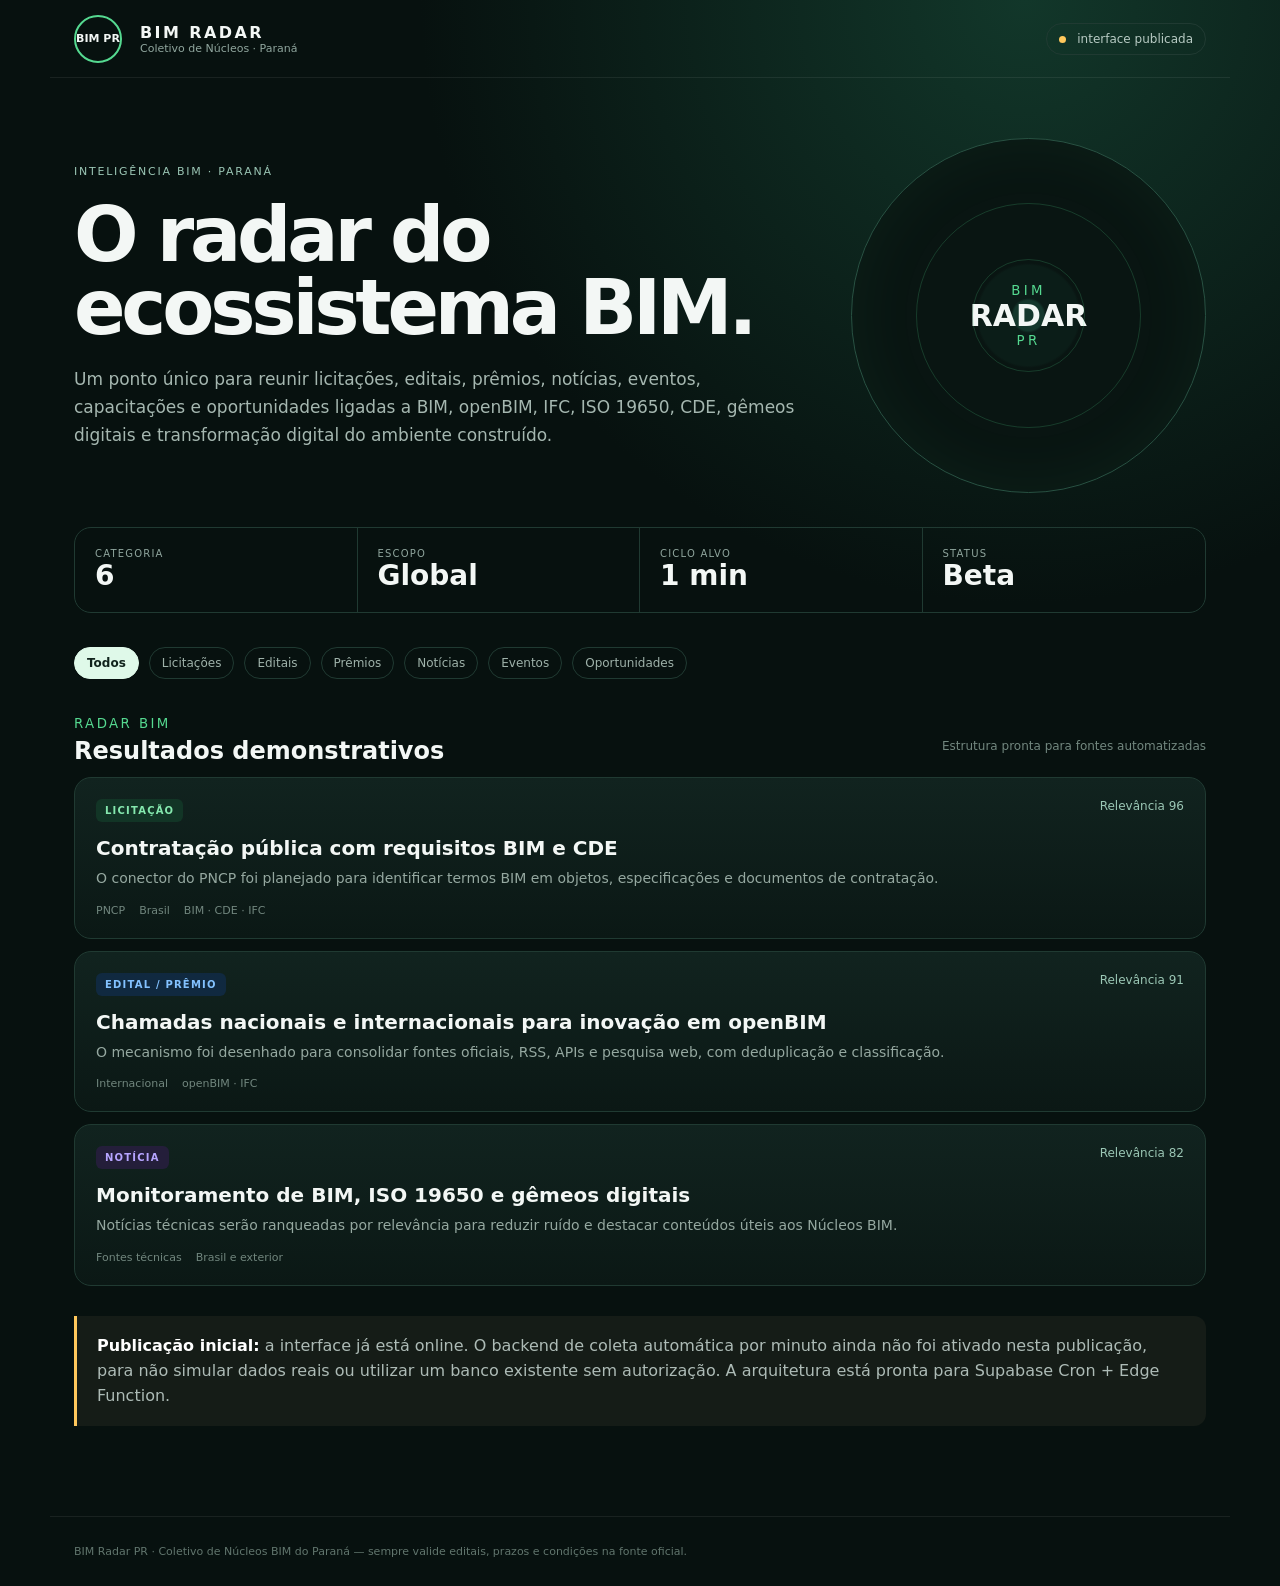
==== bim-radar/index.html @ c93a715e "Publica interface inicial do BIM Radar PR" ====
<!doctype html>
<html lang="pt-BR">
<head>
<meta charset="utf-8"><meta name="viewport" content="width=device-width,initial-scale=1">
<title>BIM Radar PR</title>
<meta name="description" content="Radar de oportunidades, editais, prêmios, notícias e licitações relacionadas a BIM.">
<style>
:root{--bg:#07110f;--card:#0d1a17;--line:#203a32;--txt:#f3f7f5;--mut:#90a69e;--g:#55d990;--b:#57a8ff}
*{box-sizing:border-box}body{margin:0;background:radial-gradient(circle at 80% 0,#12372a 0,transparent 32%),var(--bg);color:var(--txt);font-family:Inter,system-ui,-apple-system,Segoe UI,sans-serif}a{color:inherit;text-decoration:none}
header{height:78px;display:flex;align-items:center;gap:18px;max-width:1180px;margin:auto;padding:0 24px;border-bottom:1px solid #ffffff12}.logo{width:48px;height:48px;border-radius:50%;border:2px solid var(--g);display:grid;place-items:center;font-size:11px;font-weight:900}.brand{display:grid}.brand b{letter-spacing:.15em}.brand span{color:var(--mut);font-size:11px}.status{margin-left:auto;border:1px solid var(--line);border-radius:999px;padding:8px 12px;color:#b8cbc4;font-size:12px}.status i{display:inline-block;width:7px;height:7px;border-radius:50%;background:#ffc85c;margin-right:7px}
main{max-width:1180px;margin:auto;padding:60px 24px 90px}.hero{display:grid;grid-template-columns:1.35fr .65fr;gap:40px;align-items:center;min-height:340px}.ey{color:#9bc6b5;letter-spacing:.16em;text-transform:uppercase;font-size:11px}.hero h1{font-size:clamp(42px,6vw,76px);line-height:.97;letter-spacing:-.055em;margin:20px 0}.hero p{color:#a5b7b0;line-height:1.65;font-size:17px;max-width:760px}.radar{aspect-ratio:1;border:1px solid #285142;border-radius:50%;position:relative;background:radial-gradient(circle,#14372c 0 6%,#0b1d18 7% 20%,#091512 21%);box-shadow:inset 0 0 70px #55d9900f}.radar:before,.radar:after{content:"";position:absolute;border:1px solid #55d99032;border-radius:50%;inset:18%}.radar:after{inset:34%}.rtext{position:absolute;inset:0;display:grid;place-content:center;text-align:center}.rtext small{color:var(--g);letter-spacing:.25em}.rtext strong{font-size:30px}.stats{display:grid;grid-template-columns:repeat(4,1fr);border:1px solid var(--line);border-radius:17px;overflow:hidden;margin:34px 0}.stat{padding:20px;border-right:1px solid var(--line)}.stat:last-child{border-right:0}.stat span{display:block;color:var(--mut);font-size:10px;letter-spacing:.12em;text-transform:uppercase}.stat b{font-size:28px}.filters{display:flex;gap:10px;flex-wrap:wrap;margin:28px 0}.filters span{border:1px solid var(--line);padding:8px 12px;border-radius:999px;color:#9fb2aa;font-size:12px}.filters .on{background:#dff9e9;color:#10231c;border-color:#dff9e9;font-weight:800}.head{display:flex;justify-content:space-between;align-items:end;margin:34px 0 12px}.head small{color:var(--g);letter-spacing:.18em}.head h2{margin:5px 0 0}.head p{color:#72877f;font-size:12px}.feed{display:grid;gap:12px}.item{border:1px solid var(--line);background:linear-gradient(180deg,#11231f,#0b1815);border-radius:17px;padding:21px}.top{display:flex;justify-content:space-between;gap:16px}.tag{font-size:10px;text-transform:uppercase;letter-spacing:.12em;font-weight:800;padding:6px 9px;border-radius:6px;background:#123526;color:#85e8ae}.score{color:#9bc7b5;font-size:12px}.item h3{font-size:20px;margin:14px 0 8px}.item p{color:#95a8a0;line-height:1.55;font-size:14px;margin:0}.meta{display:flex;gap:14px;flex-wrap:wrap;margin-top:14px;color:#71867e;font-size:11px}.notice{margin-top:30px;border-left:3px solid #ffc85c;background:#151c17;padding:18px 20px;border-radius:0 12px 12px 0;color:#adbbb6;line-height:1.55}.notice b{color:#fff}
footer{max-width:1180px;margin:auto;padding:28px 24px;border-top:1px solid #ffffff12;color:#61756d;font-size:11px}
@media(max-width:800px){.hero{grid-template-columns:1fr}.radar{width:250px}.stats{grid-template-columns:1fr 1fr}.stat:nth-child(2){border-right:0}.stat{border-bottom:1px solid var(--line)}}@media(max-width:520px){main{padding:38px 16px 70px}header{padding:0 16px}.status{display:none}.stats{grid-template-columns:1fr}.stat{border-right:0}.hero h1{font-size:44px}}
</style>
</head>
<body>
<header><div class="logo">BIM PR</div><div class="brand"><b>BIM RADAR</b><span>Coletivo de Núcleos · Paraná</span></div><div class="status"><i></i> interface publicada</div></header>
<main>
<section class="hero"><div><div class="ey">Inteligência BIM · Paraná</div><h1>O radar do ecossistema BIM.</h1><p>Um ponto único para reunir licitações, editais, prêmios, notícias, eventos, capacitações e oportunidades ligadas a BIM, openBIM, IFC, ISO 19650, CDE, gêmeos digitais e transformação digital do ambiente construído.</p></div><div class="radar"><div class="rtext"><small>BIM</small><strong>RADAR</strong><small>PR</small></div></div></section>
<section class="stats"><div class="stat"><span>Categoria</span><b>6</b></div><div class="stat"><span>Escopo</span><b>Global</b></div><div class="stat"><span>Ciclo alvo</span><b>1 min</b></div><div class="stat"><span>Status</span><b>Beta</b></div></section>
<div class="filters"><span class="on">Todos</span><span>Licitações</span><span>Editais</span><span>Prêmios</span><span>Notícias</span><span>Eventos</span><span>Oportunidades</span></div>
<div class="head"><div><small>RADAR BIM</small><h2>Resultados demonstrativos</h2></div><p>Estrutura pronta para fontes automatizadas</p></div>
<section class="feed">
<article class="item"><div class="top"><span class="tag">Licitação</span><span class="score">Relevância 96</span></div><h3>Contratação pública com requisitos BIM e CDE</h3><p>O conector do PNCP foi planejado para identificar termos BIM em objetos, especificações e documentos de contratação.</p><div class="meta"><span>PNCP</span><span>Brasil</span><span>BIM · CDE · IFC</span></div></article>
<article class="item"><div class="top"><span class="tag" style="background:#102940;color:#83c2ff">Edital / Prêmio</span><span class="score">Relevância 91</span></div><h3>Chamadas nacionais e internacionais para inovação em openBIM</h3><p>O mecanismo foi desenhado para consolidar fontes oficiais, RSS, APIs e pesquisa web, com deduplicação e classificação.</p><div class="meta"><span>Internacional</span><span>openBIM · IFC</span></div></article>
<article class="item"><div class="top"><span class="tag" style="background:#241e3a;color:#b6a5ff">Notícia</span><span class="score">Relevância 82</span></div><h3>Monitoramento de BIM, ISO 19650 e gêmeos digitais</h3><p>Notícias técnicas serão ranqueadas por relevância para reduzir ruído e destacar conteúdos úteis aos Núcleos BIM.</p><div class="meta"><span>Fontes técnicas</span><span>Brasil e exterior</span></div></article>
</section>
<div class="notice"><b>Publicação inicial:</b> a interface já está online. O backend de coleta automática por minuto ainda não foi ativado nesta publicação, para não simular dados reais ou utilizar um banco existente sem autorização. A arquitetura está pronta para Supabase Cron + Edge Function.</div>
</main>
<footer>BIM Radar PR · Coletivo de Núcleos BIM do Paraná — sempre valide editais, prazos e condições na fonte oficial.</footer>
</body></html>
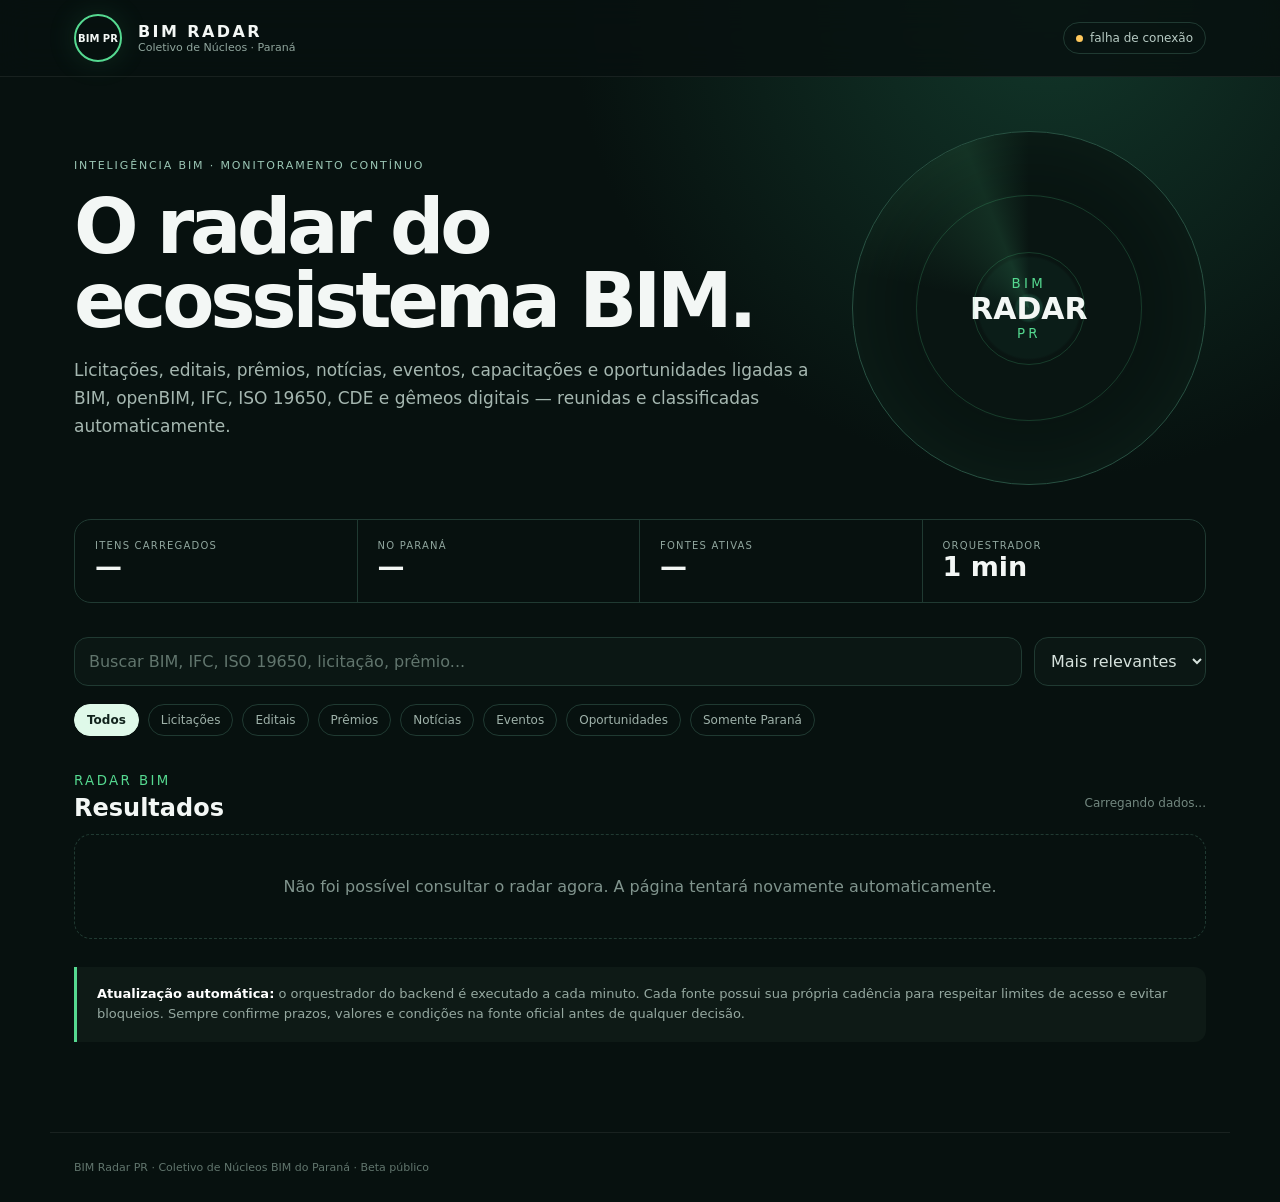
==== commit 52bf6522: "Conecta BIM Radar PR ao backend Supabase em tempo real" ====
--- a/bim-radar/index.html
+++ b/bim-radar/index.html
@@ -1,31 +1,133 @@
 <!doctype html>
 <html lang="pt-BR">
 <head>
-<meta charset="utf-8"><meta name="viewport" content="width=device-width,initial-scale=1">
+<meta charset="utf-8">
+<meta name="viewport" content="width=device-width,initial-scale=1">
 <title>BIM Radar PR</title>
-<meta name="description" content="Radar de oportunidades, editais, prêmios, notícias e licitações relacionadas a BIM.">
+<meta name="description" content="Radar automatizado de licitações, editais, prêmios, notícias, eventos e oportunidades relacionadas a BIM.">
 <style>
-:root{--bg:#07110f;--card:#0d1a17;--line:#203a32;--txt:#f3f7f5;--mut:#90a69e;--g:#55d990;--b:#57a8ff}
-*{box-sizing:border-box}body{margin:0;background:radial-gradient(circle at 80% 0,#12372a 0,transparent 32%),var(--bg);color:var(--txt);font-family:Inter,system-ui,-apple-system,Segoe UI,sans-serif}a{color:inherit;text-decoration:none}
-header{height:78px;display:flex;align-items:center;gap:18px;max-width:1180px;margin:auto;padding:0 24px;border-bottom:1px solid #ffffff12}.logo{width:48px;height:48px;border-radius:50%;border:2px solid var(--g);display:grid;place-items:center;font-size:11px;font-weight:900}.brand{display:grid}.brand b{letter-spacing:.15em}.brand span{color:var(--mut);font-size:11px}.status{margin-left:auto;border:1px solid var(--line);border-radius:999px;padding:8px 12px;color:#b8cbc4;font-size:12px}.status i{display:inline-block;width:7px;height:7px;border-radius:50%;background:#ffc85c;margin-right:7px}
-main{max-width:1180px;margin:auto;padding:60px 24px 90px}.hero{display:grid;grid-template-columns:1.35fr .65fr;gap:40px;align-items:center;min-height:340px}.ey{color:#9bc6b5;letter-spacing:.16em;text-transform:uppercase;font-size:11px}.hero h1{font-size:clamp(42px,6vw,76px);line-height:.97;letter-spacing:-.055em;margin:20px 0}.hero p{color:#a5b7b0;line-height:1.65;font-size:17px;max-width:760px}.radar{aspect-ratio:1;border:1px solid #285142;border-radius:50%;position:relative;background:radial-gradient(circle,#14372c 0 6%,#0b1d18 7% 20%,#091512 21%);box-shadow:inset 0 0 70px #55d9900f}.radar:before,.radar:after{content:"";position:absolute;border:1px solid #55d99032;border-radius:50%;inset:18%}.radar:after{inset:34%}.rtext{position:absolute;inset:0;display:grid;place-content:center;text-align:center}.rtext small{color:var(--g);letter-spacing:.25em}.rtext strong{font-size:30px}.stats{display:grid;grid-template-columns:repeat(4,1fr);border:1px solid var(--line);border-radius:17px;overflow:hidden;margin:34px 0}.stat{padding:20px;border-right:1px solid var(--line)}.stat:last-child{border-right:0}.stat span{display:block;color:var(--mut);font-size:10px;letter-spacing:.12em;text-transform:uppercase}.stat b{font-size:28px}.filters{display:flex;gap:10px;flex-wrap:wrap;margin:28px 0}.filters span{border:1px solid var(--line);padding:8px 12px;border-radius:999px;color:#9fb2aa;font-size:12px}.filters .on{background:#dff9e9;color:#10231c;border-color:#dff9e9;font-weight:800}.head{display:flex;justify-content:space-between;align-items:end;margin:34px 0 12px}.head small{color:var(--g);letter-spacing:.18em}.head h2{margin:5px 0 0}.head p{color:#72877f;font-size:12px}.feed{display:grid;gap:12px}.item{border:1px solid var(--line);background:linear-gradient(180deg,#11231f,#0b1815);border-radius:17px;padding:21px}.top{display:flex;justify-content:space-between;gap:16px}.tag{font-size:10px;text-transform:uppercase;letter-spacing:.12em;font-weight:800;padding:6px 9px;border-radius:6px;background:#123526;color:#85e8ae}.score{color:#9bc7b5;font-size:12px}.item h3{font-size:20px;margin:14px 0 8px}.item p{color:#95a8a0;line-height:1.55;font-size:14px;margin:0}.meta{display:flex;gap:14px;flex-wrap:wrap;margin-top:14px;color:#71867e;font-size:11px}.notice{margin-top:30px;border-left:3px solid #ffc85c;background:#151c17;padding:18px 20px;border-radius:0 12px 12px 0;color:#adbbb6;line-height:1.55}.notice b{color:#fff}
+:root{--bg:#07110f;--card:#0d1a17;--line:#203a32;--txt:#f3f7f5;--mut:#90a69e;--g:#55d990;--blue:#57a8ff;--warn:#ffc85c}
+*{box-sizing:border-box}html{scroll-behavior:smooth}body{margin:0;background:radial-gradient(circle at 82% 0,#12372a 0,transparent 30%),var(--bg);color:var(--txt);font-family:Inter,system-ui,-apple-system,Segoe UI,sans-serif}a{color:inherit;text-decoration:none}button,input,select{font:inherit}
+header{position:sticky;top:0;z-index:10;backdrop-filter:blur(16px);background:#07110fdd;border-bottom:1px solid #ffffff12}.bar{height:76px;display:flex;align-items:center;gap:16px;max-width:1180px;margin:auto;padding:0 24px}.logo{width:48px;height:48px;border-radius:50%;border:2px solid var(--g);display:grid;place-items:center;font-size:10px;font-weight:900;box-shadow:0 0 30px #55d99020}.brand{display:grid}.brand b{letter-spacing:.15em}.brand span{color:var(--mut);font-size:11px}.status{margin-left:auto;border:1px solid var(--line);border-radius:999px;padding:8px 12px;color:#b8cbc4;font-size:12px;white-space:nowrap}.status i{display:inline-block;width:7px;height:7px;border-radius:50%;background:var(--warn);margin-right:7px}.status.ok i{background:var(--g);box-shadow:0 0 12px #55d990}
+main{max-width:1180px;margin:auto;padding:54px 24px 90px}.hero{display:grid;grid-template-columns:1.35fr .65fr;gap:42px;align-items:center;min-height:330px}.ey{color:#9bc6b5;letter-spacing:.17em;text-transform:uppercase;font-size:11px}.hero h1{font-size:clamp(42px,6vw,76px);line-height:.97;letter-spacing:-.055em;margin:18px 0}.hero p{color:#a5b7b0;line-height:1.65;font-size:17px;max-width:760px}.radar{aspect-ratio:1;border:1px solid #285142;border-radius:50%;position:relative;background:radial-gradient(circle,#14372c 0 5%,#0b1d18 6% 20%,#091512 21%);box-shadow:inset 0 0 80px #55d9900e}.radar:before,.radar:after{content:"";position:absolute;border:1px solid #55d99032;border-radius:50%;inset:18%}.radar:after{inset:34%}.sweep{position:absolute;inset:0;border-radius:50%;background:conic-gradient(from 0deg,transparent 0 78%,#55d99022 94%,transparent 100%);animation:spin 5s linear infinite}.rtext{position:absolute;inset:0;display:grid;place-content:center;text-align:center}.rtext small{color:var(--g);letter-spacing:.25em}.rtext strong{font-size:30px}@keyframes spin{to{transform:rotate(360deg)}}
+.stats{display:grid;grid-template-columns:repeat(4,1fr);border:1px solid var(--line);border-radius:17px;overflow:hidden;margin:34px 0}.stat{padding:20px;border-right:1px solid var(--line)}.stat:last-child{border-right:0}.stat span{display:block;color:var(--mut);font-size:10px;letter-spacing:.12em;text-transform:uppercase}.stat b{font-size:27px}
+.controls{display:grid;grid-template-columns:1fr auto;gap:12px;margin:30px 0 18px}.search{display:flex;align-items:center;border:1px solid var(--line);background:#0b1714;border-radius:14px;padding:0 14px}.search input{width:100%;border:0;outline:0;background:transparent;color:var(--txt);padding:14px 0}.search input::placeholder{color:#61756d}.sort{border:1px solid var(--line);background:#0b1714;color:#d6e2dd;border-radius:14px;padding:0 12px}
+.filters{display:flex;gap:9px;flex-wrap:wrap;margin:0 0 30px}.chip{cursor:pointer;border:1px solid var(--line);background:transparent;padding:8px 12px;border-radius:999px;color:#9fb2aa;font-size:12px}.chip.on{background:#dff9e9;color:#10231c;border-color:#dff9e9;font-weight:800}.chip.pr.on{background:#cfe5ff;border-color:#cfe5ff}
+.head{display:flex;justify-content:space-between;align-items:end;margin:34px 0 12px}.head small{color:var(--g);letter-spacing:.18em}.head h2{margin:5px 0 0}.head p{color:#72877f;font-size:12px;text-align:right}
+.feed{display:grid;gap:12px}.item{display:block;border:1px solid var(--line);background:linear-gradient(180deg,#11231f,#0b1815);border-radius:17px;padding:21px;transition:.2s transform,.2s border-color}.item:hover{transform:translateY(-2px);border-color:#3e6a5b}.top{display:flex;justify-content:space-between;gap:16px;align-items:center}.tag{font-size:10px;text-transform:uppercase;letter-spacing:.11em;font-weight:800;padding:6px 9px;border-radius:6px;background:#123526;color:#85e8ae}.tag.edital{background:#102940;color:#83c2ff}.tag.premio{background:#281d38;color:#c8a8ff}.tag.evento{background:#342b14;color:#f3d67a}.tag.licitacao{background:#16333c;color:#8de0ed}.tag.oportunidade{background:#2d2215;color:#ffc982}.score{color:#9bc7b5;font-size:12px}.item h3{font-size:20px;margin:14px 0 8px;line-height:1.3}.item p{color:#95a8a0;line-height:1.55;font-size:14px;margin:0}.meta{display:flex;gap:13px;flex-wrap:wrap;margin-top:15px;color:#71867e;font-size:11px}.value{color:#a9e5c1}.empty{border:1px dashed var(--line);border-radius:17px;padding:42px;text-align:center;color:#80948d}.notice{margin-top:28px;border-left:3px solid var(--g);background:#0e1a16;padding:17px 20px;border-radius:0 12px 12px 0;color:#95a8a0;line-height:1.55;font-size:13px}.notice b{color:#fff}
 footer{max-width:1180px;margin:auto;padding:28px 24px;border-top:1px solid #ffffff12;color:#61756d;font-size:11px}
-@media(max-width:800px){.hero{grid-template-columns:1fr}.radar{width:250px}.stats{grid-template-columns:1fr 1fr}.stat:nth-child(2){border-right:0}.stat{border-bottom:1px solid var(--line)}}@media(max-width:520px){main{padding:38px 16px 70px}header{padding:0 16px}.status{display:none}.stats{grid-template-columns:1fr}.stat{border-right:0}.hero h1{font-size:44px}}
+@media(max-width:800px){.hero{grid-template-columns:1fr}.radar{width:min(290px,75vw)}.stats{grid-template-columns:1fr 1fr}.stat:nth-child(2){border-right:0}.stat{border-bottom:1px solid var(--line)}.controls{grid-template-columns:1fr}.sort{height:48px}}
+@media(max-width:520px){main{padding:36px 16px 70px}.bar{padding:0 16px}.status{display:none}.stats{grid-template-columns:1fr}.stat{border-right:0}.hero h1{font-size:44px}.head{align-items:start;gap:12px}.head p{max-width:130px}}
 </style>
 </head>
 <body>
-<header><div class="logo">BIM PR</div><div class="brand"><b>BIM RADAR</b><span>Coletivo de Núcleos · Paraná</span></div><div class="status"><i></i> interface publicada</div></header>
+<header><div class="bar"><div class="logo">BIM PR</div><div class="brand"><b>BIM RADAR</b><span>Coletivo de Núcleos · Paraná</span></div><div id="status" class="status"><i></i><span>conectando ao radar</span></div></div></header>
 <main>
-<section class="hero"><div><div class="ey">Inteligência BIM · Paraná</div><h1>O radar do ecossistema BIM.</h1><p>Um ponto único para reunir licitações, editais, prêmios, notícias, eventos, capacitações e oportunidades ligadas a BIM, openBIM, IFC, ISO 19650, CDE, gêmeos digitais e transformação digital do ambiente construído.</p></div><div class="radar"><div class="rtext"><small>BIM</small><strong>RADAR</strong><small>PR</small></div></div></section>
-<section class="stats"><div class="stat"><span>Categoria</span><b>6</b></div><div class="stat"><span>Escopo</span><b>Global</b></div><div class="stat"><span>Ciclo alvo</span><b>1 min</b></div><div class="stat"><span>Status</span><b>Beta</b></div></section>
-<div class="filters"><span class="on">Todos</span><span>Licitações</span><span>Editais</span><span>Prêmios</span><span>Notícias</span><span>Eventos</span><span>Oportunidades</span></div>
-<div class="head"><div><small>RADAR BIM</small><h2>Resultados demonstrativos</h2></div><p>Estrutura pronta para fontes automatizadas</p></div>
-<section class="feed">
-<article class="item"><div class="top"><span class="tag">Licitação</span><span class="score">Relevância 96</span></div><h3>Contratação pública com requisitos BIM e CDE</h3><p>O conector do PNCP foi planejado para identificar termos BIM em objetos, especificações e documentos de contratação.</p><div class="meta"><span>PNCP</span><span>Brasil</span><span>BIM · CDE · IFC</span></div></article>
-<article class="item"><div class="top"><span class="tag" style="background:#102940;color:#83c2ff">Edital / Prêmio</span><span class="score">Relevância 91</span></div><h3>Chamadas nacionais e internacionais para inovação em openBIM</h3><p>O mecanismo foi desenhado para consolidar fontes oficiais, RSS, APIs e pesquisa web, com deduplicação e classificação.</p><div class="meta"><span>Internacional</span><span>openBIM · IFC</span></div></article>
-<article class="item"><div class="top"><span class="tag" style="background:#241e3a;color:#b6a5ff">Notícia</span><span class="score">Relevância 82</span></div><h3>Monitoramento de BIM, ISO 19650 e gêmeos digitais</h3><p>Notícias técnicas serão ranqueadas por relevância para reduzir ruído e destacar conteúdos úteis aos Núcleos BIM.</p><div class="meta"><span>Fontes técnicas</span><span>Brasil e exterior</span></div></article>
+<section class="hero">
+<div><div class="ey">Inteligência BIM · Monitoramento contínuo</div><h1>O radar do ecossistema BIM.</h1><p>Licitações, editais, prêmios, notícias, eventos, capacitações e oportunidades ligadas a BIM, openBIM, IFC, ISO 19650, CDE e gêmeos digitais — reunidas e classificadas automaticamente.</p></div>
+<div class="radar"><div class="sweep"></div><div class="rtext"><small>BIM</small><strong>RADAR</strong><small>PR</small></div></div>
 </section>
-<div class="notice"><b>Publicação inicial:</b> a interface já está online. O backend de coleta automática por minuto ainda não foi ativado nesta publicação, para não simular dados reais ou utilizar um banco existente sem autorização. A arquitetura está pronta para Supabase Cron + Edge Function.</div>
+<section class="stats">
+<div class="stat"><span>Itens carregados</span><b id="statTotal">—</b></div>
+<div class="stat"><span>No Paraná</span><b id="statPR">—</b></div>
+<div class="stat"><span>Fontes ativas</span><b id="statSources">—</b></div>
+<div class="stat"><span>Orquestrador</span><b>1 min</b></div>
+</section>
+<div class="controls">
+<label class="search"><input id="search" type="search" placeholder="Buscar BIM, IFC, ISO 19650, licitação, prêmio..."></label>
+<select id="sort" class="sort" aria-label="Ordenação"><option value="relevance">Mais relevantes</option><option value="recent">Mais recentes</option></select>
+</div>
+<div id="filters" class="filters">
+<button class="chip on" data-cat="todos">Todos</button>
+<button class="chip" data-cat="licitacao">Licitações</button>
+<button class="chip" data-cat="edital">Editais</button>
+<button class="chip" data-cat="premio">Prêmios</button>
+<button class="chip" data-cat="noticia">Notícias</button>
+<button class="chip" data-cat="evento">Eventos</button>
+<button class="chip" data-cat="oportunidade">Oportunidades</button>
+<button id="prOnly" class="chip pr">Somente Paraná</button>
+</div>
+<div class="head"><div><small>RADAR BIM</small><h2 id="resultTitle">Resultados</h2></div><p id="lastUpdate">Carregando dados...</p></div>
+<section id="feed" class="feed"><div class="empty">Consultando o radar...</div></section>
+<div class="notice"><b>Atualização automática:</b> o orquestrador do backend é executado a cada minuto. Cada fonte possui sua própria cadência para respeitar limites de acesso e evitar bloqueios. Sempre confirme prazos, valores e condições na fonte oficial antes de qualquer decisão.</div>
 </main>
-<footer>BIM Radar PR · Coletivo de Núcleos BIM do Paraná — sempre valide editais, prazos e condições na fonte oficial.</footer>
-</body></html>+<footer>BIM Radar PR · Coletivo de Núcleos BIM do Paraná · Beta público</footer>
+<script>
+const SB="https://llhuncbadsawvcrdfdol.supabase.co";
+const KEY="sb_publishable_HtWKkD7A-w-lWLyP88HWRg_DVxwY1DJ";
+let items=[],sources=[],activeCat="todos",onlyPR=false;
+
+const $=id=>document.getElementById(id);
+const fmtDate=v=>{if(!v)return"";const d=new Date(v);return isNaN(d)?"":new Intl.DateTimeFormat("pt-BR",{day:"2-digit",month:"short",year:"numeric"}).format(d)};
+const fmtMoney=(n,c)=>{if(n===null||n===undefined)return"";try{return new Intl.NumberFormat("pt-BR",{style:"currency",currency:c||"BRL"}).format(Number(n))}catch{return String(n)}};
+const label={licitacao:"Licitação",edital:"Edital",premio:"Prêmio",noticia:"Notícia",evento:"Evento",oportunidade:"Oportunidade"};
+function text(el,value){el.textContent=value??"";return el}
+function el(tag,cls){const n=document.createElement(tag);if(cls)n.className=cls;return n}
+
+async function api(path){
+  const r=await fetch(SB+"/rest/v1/"+path,{headers:{apikey:KEY}});
+  if(!r.ok)throw new Error("HTTP "+r.status);
+  return r.json();
+}
+async function load(){
+  try{
+    const data=await Promise.all([
+      api("opportunities?select=id,title,summary,category,source_name,url,location,state,country,published_at,deadline_at,estimated_value,currency,relevance,keywords,first_seen_at&order=relevance.desc&limit=250"),
+      api("sources?select=source_key,name,enabled,last_scanned_at,last_status,last_error,cadence_minutes&order=name.asc")
+    ]);
+    items=data[0]||[];sources=data[1]||[];
+    const active=sources.filter(x=>x.enabled);
+    $("statTotal").textContent=String(items.length);
+    $("statPR").textContent=String(items.filter(x=>x.state==="PR").length);
+    $("statSources").textContent=String(active.length);
+    const good=active.filter(x=>x.last_status==="success").length;
+    const st=$("status");st.classList.toggle("ok",good>0);
+    st.querySelector("span").textContent=good>0?good+" fontes operacionais":"radar em inicialização";
+    const dates=active.map(x=>x.last_scanned_at).filter(Boolean).map(x=>new Date(x)).filter(x=>!isNaN(x));
+    const max=dates.length?new Date(Math.max.apply(null,dates.map(x=>x.getTime()))):null;
+    $("lastUpdate").textContent=max?"Última varredura: "+max.toLocaleString("pt-BR"):"Aguardando primeira varredura";
+    render();
+  }catch(e){
+    $("status").querySelector("span").textContent="falha de conexão";
+    $("feed").innerHTML='<div class="empty">Não foi possível consultar o radar agora. A página tentará novamente automaticamente.</div>';
+  }
+}
+function filtered(){
+  const q=$("search").value.trim().toLowerCase();
+  let arr=items.filter(x=>(activeCat==="todos"||x.category===activeCat)&&(!onlyPR||x.state==="PR"));
+  if(q)arr=arr.filter(x=>[x.title,x.summary,x.source_name,x.location,(x.keywords||[]).join(" ")].join(" ").toLowerCase().includes(q));
+  if($("sort").value==="recent")arr.sort((a,b)=>new Date(b.published_at||b.first_seen_at||0)-new Date(a.published_at||a.first_seen_at||0));
+  else arr.sort((a,b)=>(b.relevance||0)-(a.relevance||0));
+  return arr;
+}
+function render(){
+  const arr=filtered(),feed=$("feed");feed.replaceChildren();
+  $("resultTitle").textContent=arr.length+" resultado"+(arr.length===1?"":"s");
+  if(!arr.length){feed.appendChild(text(el("div","empty"),"Nenhum item encontrado com estes filtros."));return}
+  arr.forEach(x=>{
+    const a=el("a","item");a.href=x.url;a.target="_blank";a.rel="noopener noreferrer";
+    const top=el("div","top");
+    top.appendChild(text(el("span","tag "+(x.category||"noticia")),label[x.category]||"Conteúdo"));
+    top.appendChild(text(el("span","score"),"Relevância "+(x.relevance||0)));
+    a.appendChild(top);
+    a.appendChild(text(el("h3"),x.title));
+    if(x.summary)a.appendChild(text(el("p"),x.summary.length>360?x.summary.slice(0,357)+"...":x.summary));
+    const meta=el("div","meta");
+    if(x.source_name)meta.appendChild(text(el("span"),x.source_name));
+    if(x.location)meta.appendChild(text(el("span"),x.location));
+    const dt=fmtDate(x.published_at||x.first_seen_at);if(dt)meta.appendChild(text(el("span"),dt));
+    if(x.deadline_at)meta.appendChild(text(el("span"),"Data/prazo: "+fmtDate(x.deadline_at)));
+    if(x.estimated_value!==null&&x.estimated_value!==undefined)meta.appendChild(text(el("span","value"),fmtMoney(x.estimated_value,x.currency)));
+    if(x.keywords&&x.keywords.length)meta.appendChild(text(el("span"),x.keywords.slice(0,4).join(" · ")));
+    a.appendChild(meta);feed.appendChild(a);
+  });
+}
+document.querySelectorAll("[data-cat]").forEach(b=>b.addEventListener("click",()=>{
+  document.querySelectorAll("[data-cat]").forEach(x=>x.classList.remove("on"));b.classList.add("on");activeCat=b.dataset.cat;render();
+}));
+$("prOnly").addEventListener("click",()=>{onlyPR=!onlyPR;$("prOnly").classList.toggle("on",onlyPR);render()});
+$("search").addEventListener("input",render);$("sort").addEventListener("change",render);
+load();setInterval(load,60000);
+</script>
+</body>
+</html>
